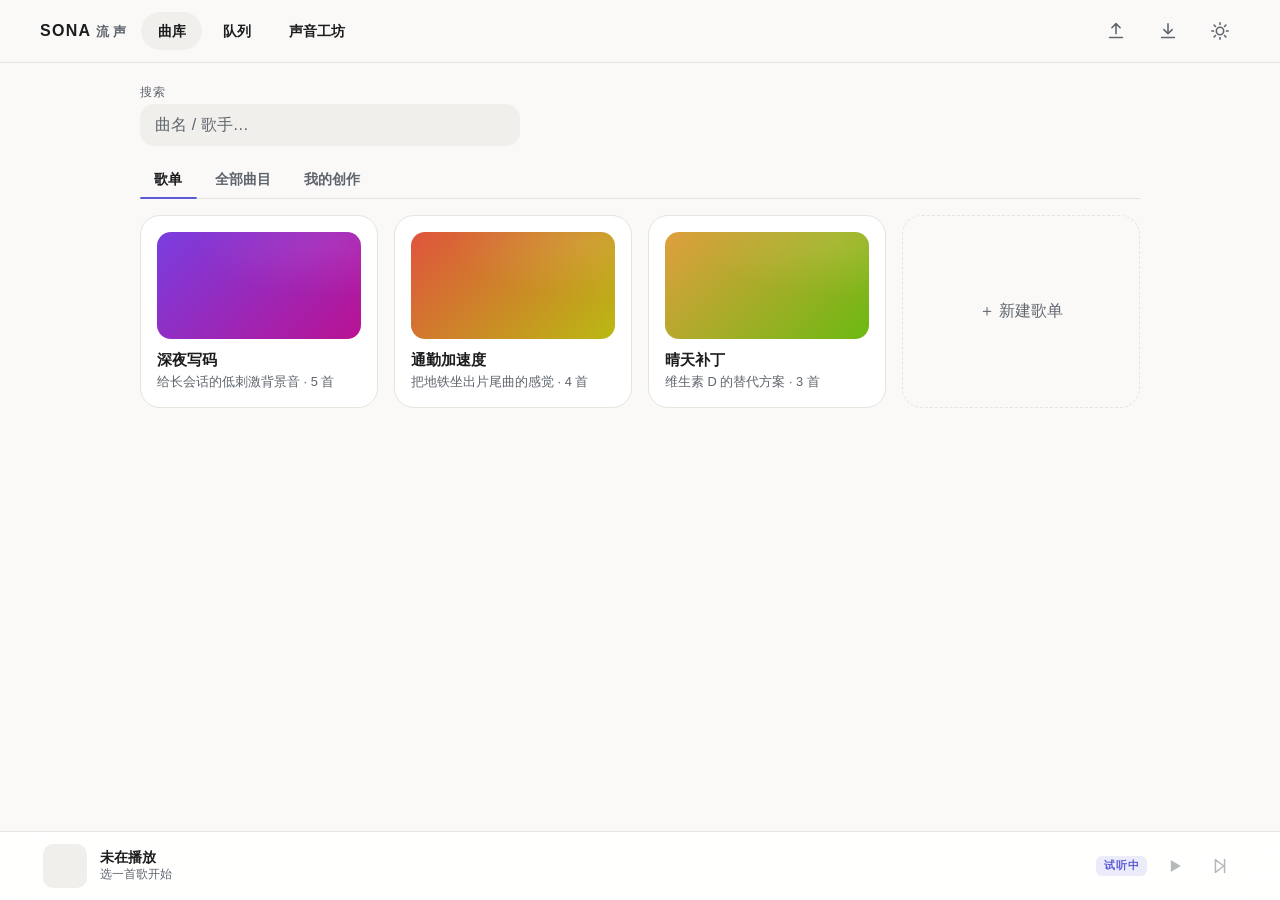
==== sona/index.html @ 19b4137f "Assemble SONA app on SILK; add repo landing page, README, CI deploy SONA is now a complete, playable" ====
<!DOCTYPE html>
<html lang="zh-CN">
<head>
  <meta charset="UTF-8">
  <meta name="viewport" content="width=device-width, initial-scale=1.0">
  <meta name="color-scheme" content="light dark">
  <meta name="description" content="SONA · 流声 — 生成式音乐播放器:你的歌单,甚至你的曲目,都由你创造。">
  <title>SONA · 流声</title>
  <link rel="icon" href="data:image/svg+xml,%3Csvg xmlns='http://www.w3.org/2000/svg' viewBox='0 0 32 32'%3E%3Crect width='32' height='32' rx='8' fill='%235B5BD6'/%3E%3Cpath d='M10 20c2-1 2-7 4-7s2 8 4 8 2-9 4-9' stroke='%23fff' stroke-width='2.2' fill='none' stroke-linecap='round'/%3E%3C/svg%3E">
  <script>
    (() => { try { const t = localStorage.getItem('silk-theme'); if (t) document.documentElement.dataset.theme = t; } catch (_) {} })();
  </script>
  <link rel="stylesheet" href="../silk/silk.css">
  <link rel="stylesheet" href="app.css">
</head>
<body class="silk-root">

  <header class="bar">
    <a class="brand" href="#" id="brand">SONA <span class="zh">流声</span></a>
    <nav class="nav">
      <button class="silk-btn nav-btn" data-view="library" data-current>曲库</button>
      <button class="silk-btn nav-btn" data-view="queue">队列</button>
      <button class="silk-btn nav-btn" data-view="forge">声音工坊</button>
    </nav>
    <span class="spacer"></span>
    <button class="silk-icon-btn" id="exportBtn" aria-label="导出数据" title="导出数据">
      <svg viewBox="0 0 24 24"><path d="M12 15V4M7.5 8.5 12 4l4.5 4.5"/><path d="M5 19h14"/></svg>
    </button>
    <button class="silk-icon-btn" id="importBtn" aria-label="导入数据" title="导入数据">
      <svg viewBox="0 0 24 24"><path d="M12 4v11M7.5 10.5 12 15l4.5-4.5"/><path d="M5 19h14"/></svg>
    </button>
    <button class="silk-icon-btn" id="themeBtn" aria-label="切换主题" title="切换主题">
      <svg viewBox="0 0 24 24"><circle cx="12" cy="12" r="4"/><path d="M12 3v2M12 19v2M21 12h-2M5 12H3M18.4 5.6l-1.5 1.5M7.1 16.9l-1.5 1.5M18.4 18.4l-1.5-1.5M7.1 7.1 5.6 5.6"/></svg>
    </button>
    <input type="file" id="importFile" accept="application/json" hidden>
  </header>

  <main>
    <!-- 曲库 -->
    <section class="view" id="view-library">
      <label class="silk-input search"><span>搜索</span>
        <input id="searchInput" type="search" placeholder="曲名 / 歌手…"></label>
      <silk-tabs id="libTabs">
        <silk-tab label="歌单"><div class="pl-grid" id="playlistGrid"></div></silk-tab>
        <silk-tab label="全部曲目"><ul class="silk-list" id="trackList"></ul></silk-tab>
        <silk-tab label="我的创作">
          <ul class="silk-list" id="mineList"></ul>
          <p class="empty" id="mineEmpty" hidden>还没有你的作品——去声音工坊造一首。</p>
        </silk-tab>
      </silk-tabs>
    </section>

    <!-- 歌单详情 -->
    <section class="view" id="view-playlist" hidden>
      <div class="pl-head">
        <button class="silk-icon-btn" id="plBack" aria-label="返回">
          <svg viewBox="0 0 24 24"><path d="M14 6l-6 6 6 6"/></svg>
        </button>
        <span class="pl-cover" id="plCover"></span>
        <div class="pl-meta">
          <h2 id="plTitle"></h2>
          <p class="dim" id="plDesc"></p>
        </div>
        <span class="spacer"></span>
        <button class="silk-btn" data-variant="primary" id="plPlayAll">播放全部</button>
        <silk-dropdown id="plMore">
          <button class="silk-icon-btn" aria-label="歌单操作">
            <svg viewBox="0 0 24 24"><circle cx="5" cy="12" r="1.6"/><circle cx="12" cy="12" r="1.6"/><circle cx="19" cy="12" r="1.6"/></svg>
          </button>
          <div class="silk-menu">
            <button data-value="rename">重命名</button>
            <button data-value="delete">删除歌单</button>
          </div>
        </silk-dropdown>
      </div>
      <ul class="silk-list" id="plTracks"></ul>
      <p class="empty" id="plEmpty" hidden>这个歌单还空着——从「全部曲目」里加几首。</p>
    </section>

    <!-- 队列 -->
    <section class="view" id="view-queue" hidden>
      <div class="q-head">
        <h2>播放队列</h2>
        <span class="dim" id="qCount"></span>
        <span class="spacer"></span>
        <button class="silk-btn" data-variant="ghost" id="qClear">清空</button>
      </div>
      <ul class="silk-list" id="queueList"></ul>
      <p class="empty" id="qEmpty" hidden>队列是空的。挑首歌,或者让沉默继续。</p>
    </section>

    <!-- 声音工坊 -->
    <section class="view" id="view-forge" hidden>
      <h2>声音工坊 <span class="dim mono" id="forgeQuota"></span></h2>
      <div class="forge-grid">
        <div class="silk-card forge-form">
          <p class="f-label">情绪</p>
          <div class="mood-row" id="moodRow">
            <button class="silk-btn mood" data-mood="calm" data-current>calm · 沉静</button>
            <button class="silk-btn mood" data-mood="bright">bright · 明亮</button>
            <button class="silk-btn mood" data-mood="drive">drive · 驱动</button>
          </div>
          <p class="f-label">色相 <span class="mono" id="hueVal">262°</span></p>
          <silk-slider id="hueSlider" min="0" max="359" value="262" aria-label="色相"></silk-slider>
          <p class="f-label">时长 <span class="mono" id="durVal">2:30</span></p>
          <silk-slider id="durSlider" min="60" max="300" value="150" step="10" aria-label="时长"></silk-slider>
          <p class="f-label">种子</p>
          <div class="seed-row">
            <label class="silk-input"><span>SEED</span><input id="seedInput" inputmode="numeric" value="42"></label>
            <button class="silk-btn" id="diceBtn" aria-label="随机种子">🎲 掷一个</button>
          </div>
          <div class="forge-actions">
            <button class="silk-btn" data-variant="ghost" id="previewBtn">试听</button>
            <button class="silk-btn" data-variant="primary" id="saveBtn">保存这首曲子</button>
          </div>
        </div>
        <div class="silk-card forge-preview">
          <div class="f-disc" id="forgeDisc"></div>
          <p class="dim center">同一颗种子,永远长出同一首歌。<br>掷骰子只是仪式——结果早已注定。</p>
        </div>
      </div>
    </section>
  </main>

  <!-- 正在播放(重力歌词) -->
  <div class="np" id="npSheet" role="dialog" aria-modal="true" aria-label="正在播放" hidden>
    <div class="np-bg" id="npBg"></div>
    <button class="silk-icon-btn np-close" id="npClose" aria-label="收起">
      <svg viewBox="0 0 24 24"><path d="m6 9 6 6 6-6"/></svg>
    </button>
    <div class="np-body">
      <canvas id="lyricCanvas" aria-hidden="true"></canvas>
      <p class="np-nextline dim" id="npNextLine"></p>
      <div class="np-meta">
        <h2 id="npTitle"></h2>
        <p class="dim" id="npArtist"></p>
      </div>
      <div class="np-progress">
        <span class="mono" id="npTime">0:00</span>
        <silk-slider id="progressSlider" min="0" max="100" value="0" aria-label="播放进度"></silk-slider>
        <span class="mono" id="npDur">0:00</span>
      </div>
      <div class="np-controls">
        <div class="np-side">
          <silk-switch id="shuffleSwitch" aria-label="随机播放"></silk-switch>
          <span class="mono dim">随机</span>
        </div>
        <button class="silk-icon-btn np-big" id="prevBtn" aria-label="上一首">
          <svg viewBox="0 0 24 24"><path d="M17 5v14l-9-7zM7 5v14"/></svg>
        </button>
        <button class="silk-icon-btn np-play" id="playBtn" aria-label="播放 / 暂停">
          <svg class="ic-play" viewBox="0 0 24 24"><path d="M8.5 5.5v13l11-6.5z"/></svg>
          <svg class="ic-pause" viewBox="0 0 24 24"><path d="M8 5.5h2.8v13H8zM13.2 5.5H16v13h-2.8z"/></svg>
        </button>
        <button class="silk-icon-btn np-big" id="nextBtn" aria-label="下一首">
          <svg viewBox="0 0 24 24"><path d="M7 5v14l9-7zM17 5v14"/></svg>
        </button>
        <div class="np-side">
          <button class="silk-icon-btn" id="repeatBtn" aria-label="循环模式:关">
            <svg viewBox="0 0 24 24"><path d="M17 4l3 3-3 3"/><path d="M20 7H7a4 4 0 0 0-4 4v1"/><path d="M7 20l-3-3 3-3"/><path d="M4 17h13a4 4 0 0 0 4-4v-1"/></svg>
            <sup id="repeatOne" hidden>1</sup>
          </button>
          <span class="mono dim" id="repeatLabel">关</span>
        </div>
      </div>
      <div class="np-volume">
        <svg viewBox="0 0 24 24" class="vol-ic"><path d="M4 10v4h4l5 4V6l-5 4z"/><path d="M16.5 9.5a4 4 0 0 1 0 5"/></svg>
        <silk-slider id="volumeSlider" min="0" max="100" value="80" aria-label="音量"></silk-slider>
      </div>
    </div>
  </div>

  <!-- 迷你播放条 -->
  <footer class="mini" id="miniBar">
    <div class="mini-progress" id="miniProgress"></div>
    <button class="mini-main" id="miniOpen" aria-label="展开正在播放">
      <span class="mini-cover" id="miniCover"></span>
      <span class="mini-text">
        <strong id="miniTitle">未在播放</strong>
        <small class="dim" id="miniArtist">选一首歌开始</small>
      </span>
    </button>
    <span class="silk-badge" data-tone="accent" id="previewBadge" hidden>试听中</span>
    <button class="silk-icon-btn" id="miniPlay" aria-label="播放 / 暂停">
      <svg class="ic-play" viewBox="0 0 24 24"><path d="M8.5 5.5v13l11-6.5z"/></svg>
      <svg class="ic-pause" viewBox="0 0 24 24"><path d="M8 5.5h2.8v13H8zM13.2 5.5H16v13h-2.8z"/></svg>
    </button>
    <button class="silk-icon-btn" id="miniNext" aria-label="下一首">
      <svg viewBox="0 0 24 24"><path d="M7 5v14l9-7zM17 5v14"/></svg>
    </button>
  </footer>

  <!-- 通用弹窗 -->
  <silk-modal id="confirmModal" title="确认">
    <div class="silk-modal-body" id="confirmBody"></div>
    <div class="silk-modal-foot">
      <button class="silk-btn" data-variant="ghost" id="confirmNo">先不了</button>
      <button class="silk-btn" data-variant="danger" id="confirmYes">确认</button>
    </div>
  </silk-modal>

  <silk-modal id="promptModal" title="命名">
    <label class="silk-input"><span id="promptLabel">名称</span>
      <input id="promptInput" maxlength="24"><em class="silk-error" id="promptError"></em></label>
    <div class="silk-modal-foot">
      <button class="silk-btn" data-variant="ghost" id="promptNo">取消</button>
      <button class="silk-btn" data-variant="primary" id="promptYes">好了</button>
    </div>
  </silk-modal>

  <silk-modal id="pickModal" title="加入歌单">
    <div class="silk-modal-body"><ul class="silk-list" id="pickList"></ul></div>
    <div class="silk-modal-foot">
      <button class="silk-btn" data-variant="ghost" id="pickNo">取消</button>
    </div>
  </silk-modal>

  <silk-modal id="limitModal" title="已到上限">
    <div class="silk-modal-body" id="limitBody"></div>
    <div class="silk-modal-foot">
      <button class="silk-btn" data-variant="ghost" id="limitNo">先不了</button>
      <button class="silk-btn" data-variant="primary" id="limitUp">升级(演示)</button>
    </div>
  </silk-modal>

  <script type="module" src="app.js"></script>
</body>
</html>
---- silk/silk.css ----
/* ==========================================================================
   SILK · 丝 — 组件样式
   静态组件 = 类(.silk-*);行为组件 = 自定义元素(silk-*,见 silk.js)。
   三条铁律:退场永远 --silk-glide 且约为入场 0.6 倍;--silk-spring 永不
   用于退场;动画只碰 transform/opacity(具名豁免:颜色类过渡)。
   ========================================================================== */

@import url("tokens.css");

/* ---------- 基础 ---------- */

.silk-root,
body:has(> .silk-demo) {
  font-family: var(--silk-font);
  color: var(--silk-ink);
  background: var(--silk-bg);
  transition: background-color var(--silk-med) var(--silk-glide),
              color var(--silk-med) var(--silk-glide);
}

.silk-focusable:focus-visible,
.silk-btn:focus-visible, .silk-icon-btn:focus-visible,
silk-slider:focus-visible, silk-switch:focus-visible,
silk-tabs .silk-tab-btn:focus-visible,
silk-dropdown .silk-menu button:focus-visible,
.silk-input input:focus-visible {
  outline: 2px solid var(--silk-accent);
  outline-offset: 2px;
  border-radius: 6px;
  transition: none; /* 焦点环零延迟即现 */
}

/* ---------- Button ---------- */

.silk-btn {
  display: inline-flex;
  align-items: center;
  justify-content: center;
  gap: 0.5rem;
  font: 600 0.875rem/1 var(--silk-font);
  color: var(--silk-ink);
  background: var(--silk-surface-2);
  border: 0;
  border-radius: 999px;
  padding: 0 1.05rem;
  height: 38px;
  cursor: pointer;
  transition: background-color var(--silk-fast) ease,
              color var(--silk-fast) ease,
              box-shadow var(--silk-fast) ease,
              transform var(--silk-fast) var(--silk-pop);
}
.silk-btn:hover { background: var(--silk-hairline); }
.silk-btn:active { transform: scale(0.96); }
.silk-btn[data-variant="primary"] { background: var(--silk-accent); color: var(--silk-accent-ink); }
.silk-btn[data-variant="primary"]:hover {
  background: color-mix(in srgb, var(--silk-accent) 88%, var(--silk-ink));
  box-shadow: var(--silk-shadow-1);
}
.silk-btn[data-variant="ghost"] { background: transparent; box-shadow: inset 0 0 0 1px var(--silk-hairline); }
.silk-btn[data-variant="ghost"]:hover { background: var(--silk-surface-2); }
.silk-btn[data-variant="danger"] { background: var(--silk-danger); color: #fff; }
.silk-btn[data-size="sm"] { height: 30px; padding: 0 0.8rem; font-size: 0.8rem; }
.silk-btn[data-size="lg"] { height: 46px; padding: 0 1.4rem; font-size: 0.95rem; }
.silk-btn:disabled { opacity: 0.45; cursor: not-allowed; transform: none; }
.silk-btn svg { width: 1.1em; height: 1.1em; }

/* ---------- IconButton(按得更深:0.90) ---------- */

.silk-icon-btn {
  display: inline-grid;
  place-items: center;
  width: 40px; height: 40px;
  border: 0;
  border-radius: 50%;
  background: none;
  color: var(--silk-muted);
  cursor: pointer;
  transition: background-color var(--silk-fast) ease,
              color var(--silk-fast) ease,
              transform var(--silk-fast) var(--silk-pop);
}
.silk-icon-btn:hover { background: var(--silk-surface-2); color: var(--silk-ink); }
.silk-icon-btn:active { transform: scale(0.90); }
.silk-icon-btn[data-active] { color: var(--silk-accent); }
.silk-icon-btn svg { width: 22px; height: 22px; fill: none; stroke: currentColor; stroke-width: 1.7; stroke-linecap: round; stroke-linejoin: round; }
.silk-icon-btn:disabled { opacity: 0.45; cursor: not-allowed; transform: none; }

/* ---------- Input ---------- */

.silk-input { display: flex; flex-direction: column; gap: 0.4rem; }
.silk-input > span {
  font: 500 0.75rem/1 var(--silk-mono);
  letter-spacing: 0.1em;
  text-transform: uppercase;
  color: var(--silk-muted);
}
.silk-input input {
  font: inherit;
  color: var(--silk-ink);
  background: var(--silk-surface-2);
  border: 1px solid transparent;
  border-radius: var(--silk-r-md);
  height: 42px;
  padding: 0 0.9rem;
  transition: background-color var(--silk-fast) ease,
              border-color var(--silk-fast) ease,
              box-shadow var(--silk-med) var(--silk-glide);
}
.silk-input input::placeholder { color: var(--silk-muted); }
.silk-input input:focus { background: var(--silk-surface); border-color: var(--silk-hairline); box-shadow: var(--silk-shadow-1); outline: none; }
.silk-input[data-error] input { border-color: var(--silk-danger); }
.silk-input .silk-error {
  font-size: 0.75rem;
  color: var(--silk-danger);
  min-height: 1em;
}
.silk-input[data-error] .silk-error { animation: silk-shake var(--silk-med) linear; }
@keyframes silk-shake {
  0%, 100% { transform: translateX(0); }
  30% { transform: translateX(-4px); }
  60% { transform: translateX(4px); }
}

/* ---------- Slider ---------- */

silk-slider {
  display: block;
  position: relative;
  height: 28px;
  cursor: pointer;
  touch-action: none;
}
silk-slider .silk-track {
  position: absolute;
  left: 0; right: 0; top: 50%;
  height: 4px;
  transform: translateY(-50%);
  border-radius: 999px;
  background: var(--silk-surface-2);
  overflow: hidden;
}
silk-slider .silk-fill {
  position: absolute;
  inset: 0 auto 0 0;
  width: var(--silk-value, 0%);
  background: var(--silk-accent);
}
silk-slider .silk-thumb {
  position: absolute;
  top: 50%;
  left: var(--silk-value, 0%);
  width: 16px; height: 16px;
  margin: -8px 0 0 -8px;
  border-radius: 50%;
  background: var(--silk-ink);
  box-shadow: var(--silk-shadow-1);
  transition: transform var(--silk-fast) var(--silk-pop);
}
silk-slider:hover .silk-thumb { transform: scale(1.2); }
silk-slider[data-dragging] .silk-thumb { transform: scale(1.35); transition: none; }
silk-slider.silk-thumb-release .silk-thumb { transition: transform var(--silk-med) var(--silk-spring); }
silk-slider[disabled] { opacity: 0.45; pointer-events: none; }

/* ---------- Switch(行程走弹簧) ---------- */

silk-switch {
  display: inline-block;
  width: 44px; height: 26px;
  border-radius: 999px;
  background: var(--silk-surface-2);
  box-shadow: inset 0 0 0 1px var(--silk-hairline);
  cursor: pointer;
  position: relative;
  transition: background-color var(--silk-med) ease, box-shadow var(--silk-med) ease;
}
silk-switch::after {
  content: "";
  position: absolute;
  top: 3px; left: 3px;
  width: 20px; height: 20px;
  border-radius: 50%;
  background: var(--silk-surface);
  box-shadow: var(--silk-shadow-1);
  transition: transform var(--silk-med) var(--silk-spring);
}
silk-switch:active::after { transform: scaleX(1.2); transform-origin: left center; }
silk-switch[checked] { background: var(--silk-accent); box-shadow: none; }
silk-switch[checked]::after { transform: translateX(18px); }
silk-switch[checked]:active::after { transform: translateX(18px) scaleX(1.2); transform-origin: right center; }

/* ---------- Tabs(指示器弹簧落定) ---------- */

silk-tabs { display: block; }
silk-tabs .silk-tablist {
  position: relative;
  display: flex;
  gap: 0.25rem;
  border-bottom: 1px solid var(--silk-hairline);
  padding-bottom: 2px;
}
silk-tabs .silk-tab-btn {
  font: 600 0.9rem/1 var(--silk-font);
  color: var(--silk-muted);
  background: none;
  border: 0;
  border-radius: var(--silk-r-sm);
  padding: 0.6rem 0.9rem;
  cursor: pointer;
  transition: color var(--silk-fast) ease, background-color var(--silk-fast) ease,
              transform var(--silk-fast) var(--silk-pop);
}
silk-tabs .silk-tab-btn:hover { background: var(--silk-surface-2); color: var(--silk-ink); }
silk-tabs .silk-tab-btn:active { transform: scale(0.96); }
silk-tabs .silk-tab-btn[aria-selected="true"] { color: var(--silk-ink); }
silk-tabs .silk-indicator {
  position: absolute;
  bottom: -1px;
  left: 0;
  height: 2px;
  width: 40px;
  background: var(--silk-accent);
  border-radius: 1px;
  transform-origin: left center;
  transition: transform var(--silk-med) var(--silk-spring);
}
silk-tab { display: block; padding-top: var(--silk-gap-3); }
silk-tab[hidden] { display: none; }

/* ---------- Card ---------- */

.silk-card {
  background: var(--silk-surface);
  border: 1px solid var(--silk-hairline);
  border-radius: var(--silk-r-lg);
  padding: var(--silk-gap-3);
  transition: transform var(--silk-med) var(--silk-glide),
              box-shadow var(--silk-med) ease,
              background-color var(--silk-med) ease,
              border-color var(--silk-med) ease;
}
.silk-card[data-hover]:hover { transform: translateY(-4px) scale(1.015); box-shadow: var(--silk-shadow-2); }
.silk-card[data-hover]:active { transform: translateY(-1px) scale(0.99); }

/* ---------- List ---------- */

.silk-list { list-style: none; margin: 0; padding: 0; display: flex; flex-direction: column; }
.silk-list-item {
  display: flex;
  align-items: center;
  gap: var(--silk-gap-3);
  padding: 0.65rem 0.75rem;
  border-radius: var(--silk-r-md);
  cursor: pointer;
  transition: background-color var(--silk-fast) ease, transform var(--silk-fast) ease;
}
.silk-list-item:hover { background: var(--silk-surface-2); }
.silk-list-item:active { transform: scale(0.995); }
.silk-list-item[data-active] { background: color-mix(in srgb, var(--silk-accent) 10%, transparent); }
.silk-list-item .silk-actions {
  margin-left: auto;
  display: flex;
  gap: 0.25rem;
  opacity: 0;
  transform: translateX(4px);
  transition: opacity var(--silk-fast) var(--silk-glide), transform var(--silk-fast) var(--silk-glide);
}
.silk-list-item:hover .silk-actions,
.silk-list-item:focus-within .silk-actions { opacity: 1; transform: none; }
@media (hover: none) { .silk-list-item .silk-actions { opacity: 1; transform: none; } }

/* ---------- Modal ---------- */

silk-modal {
  position: fixed;
  inset: 0;
  z-index: 100;
  display: grid;
  place-items: center;
  padding: var(--silk-gap-4);
}
silk-modal:not([open]) { display: none; }
silk-modal .silk-scrim {
  position: absolute;
  inset: 0;
  background: var(--silk-scrim);
  animation: silk-fade-in var(--silk-med) ease;
}
silk-modal .silk-panel {
  position: relative;
  width: min(440px, 100%);
  background: var(--silk-surface);
  border: 1px solid var(--silk-hairline);
  border-radius: var(--silk-r-lg);
  box-shadow: var(--silk-shadow-2);
  padding: var(--silk-gap-4);
  outline: none;
  animation: silk-panel-in var(--silk-slow) var(--silk-spring);
}
silk-modal[data-closing] .silk-panel { animation: silk-panel-out var(--silk-med) var(--silk-glide) forwards; }
silk-modal[data-closing] .silk-scrim { animation: silk-fade-out var(--silk-med) ease forwards; }
silk-modal h3 { margin: 0 0 0.5rem; font-size: 1.05rem; }
silk-modal .silk-modal-body { color: var(--silk-muted); font-size: 0.9rem; line-height: 1.6; }
silk-modal .silk-modal-foot { display: flex; justify-content: flex-end; gap: 0.5rem; margin-top: var(--silk-gap-4); }
@keyframes silk-fade-in { from { opacity: 0; } }
@keyframes silk-fade-out { to { opacity: 0; } }
@keyframes silk-panel-in { from { opacity: 0; transform: translateY(28px) scale(0.96); } }
@keyframes silk-panel-out { to { opacity: 0; transform: translateY(12px) scale(0.98); } }

/* ---------- Toast ---------- */

.silk-toasts {
  position: fixed;
  left: 50%;
  bottom: 1.4rem;
  translate: -50%;
  z-index: 120;
  display: flex;
  flex-direction: column;
  align-items: center;
  gap: 0.5rem;
  pointer-events: none;
}
.silk-toast {
  display: flex;
  align-items: center;
  gap: 0.8rem;
  padding: 0.6rem 1.1rem;
  background: var(--silk-ink);
  color: var(--silk-bg);
  border-radius: 999px;
  font: 600 0.85rem/1.3 var(--silk-font);
  box-shadow: var(--silk-shadow-2);
  pointer-events: auto;
  animation: silk-toast-in var(--silk-med) var(--silk-spring);
}
.silk-toast.silk-leaving { animation: silk-toast-out var(--silk-fast) var(--silk-glide) forwards; }
.silk-toast button {
  font: 700 0.8rem/1 var(--silk-font);
  color: var(--silk-accent);
  background: none;
  border: 0;
  cursor: pointer;
  padding: 0.2rem 0.3rem;
}
[data-theme="dark"] .silk-toast button { color: #A9A9F7; }
@keyframes silk-toast-in { from { opacity: 0; transform: translateY(18px) scale(0.9); } }
@keyframes silk-toast-out { to { opacity: 0; transform: translateY(10px) scale(0.94); } }

/* ---------- Dropdown ---------- */

silk-dropdown { position: relative; display: inline-block; }
silk-dropdown .silk-menu {
  position: absolute;
  top: calc(100% + 8px);
  left: 0;
  min-width: 180px;
  padding: 0.4rem;
  background: var(--silk-surface);
  border: 1px solid var(--silk-hairline);
  border-radius: var(--silk-r-md);
  box-shadow: var(--silk-shadow-2);
  display: flex;
  flex-direction: column;
  z-index: 90;
  transform-origin: top left;
  animation: silk-menu-in var(--silk-med) var(--silk-spring);
}
silk-dropdown[data-up] .silk-menu { top: auto; bottom: calc(100% + 8px); transform-origin: bottom left; }
silk-dropdown:not([open]) .silk-menu { display: none; }
silk-dropdown .silk-menu button {
  font: 500 0.875rem/1 var(--silk-font);
  color: var(--silk-ink);
  text-align: left;
  background: none;
  border: 0;
  border-radius: var(--silk-r-sm);
  padding: 0.55rem 0.75rem;
  cursor: pointer;
  transition: background-color var(--silk-fast) ease;
}
silk-dropdown .silk-menu button:hover,
silk-dropdown .silk-menu button:focus-visible { background: var(--silk-surface-2); outline: none; }
silk-dropdown .silk-menu hr { border: 0; border-top: 1px solid var(--silk-hairline); margin: 0.3rem 0; }
@keyframes silk-menu-in { from { opacity: 0; transform: scale(0.92) translateY(-6px); } }

/* ---------- Skeleton ---------- */

.silk-skeleton {
  position: relative;
  overflow: hidden;
  background: var(--silk-surface-2);
  border-radius: var(--silk-r-md);
}
.silk-skeleton::after {
  content: "";
  position: absolute;
  inset: 0;
  background: linear-gradient(100deg, transparent 30%,
    color-mix(in srgb, var(--silk-ink) 6%, transparent) 50%, transparent 70%);
  animation: silk-shimmer 1.2s linear infinite;
}
.silk-skeleton[data-variant="line"] { height: 14px; border-radius: 7px; }
.silk-skeleton[data-variant="circle"] { border-radius: 50%; aspect-ratio: 1; }
@keyframes silk-shimmer {
  from { transform: translateX(-100%); }
  to { transform: translateX(100%); }
}

/* ---------- Badge · Avatar ---------- */

.silk-badge {
  display: inline-flex;
  align-items: center;
  gap: 0.3rem;
  font: 600 0.7rem/1 var(--silk-mono);
  letter-spacing: 0.06em;
  text-transform: uppercase;
  color: var(--silk-muted);
  background: var(--silk-surface-2);
  border-radius: 6px;
  padding: 0.25rem 0.5rem;
}
.silk-badge[data-tone="accent"] { color: var(--silk-accent); background: color-mix(in srgb, var(--silk-accent) 12%, transparent); }
.silk-badge[data-tone="live"]::before {
  content: "";
  width: 6px; height: 6px;
  border-radius: 50%;
  background: var(--silk-accent);
  animation: silk-pulse 2s ease-in-out infinite;
}
@keyframes silk-pulse { 50% { opacity: 0.4; } }

.silk-avatar {
  display: inline-grid;
  place-items: center;
  width: 36px; height: 36px;
  border-radius: 50%;
  background: var(--silk-av-bg, var(--silk-surface-2));
  box-shadow: inset 0 0 0 100px rgb(15 12 10 / 0.35); /* 字符在任何色相上可读 */
  color: #fff;
  font: 700 0.85rem/1 var(--silk-font);
  user-select: none;
}
.silk-avatar[data-size="lg"] { width: 56px; height: 56px; font-size: 1.2rem; }

/* ---------- Reduced motion(静水流深) ---------- */

@media (prefers-reduced-motion: reduce) {
  .silk-btn, .silk-icon-btn, .silk-card, .silk-list-item,
  silk-tabs .silk-tab-btn { transition-duration: 0.01ms; }
  .silk-btn:active, .silk-icon-btn:active, .silk-card[data-hover]:active,
  silk-tabs .silk-tab-btn:active { transform: none; filter: brightness(0.92); }
  .silk-card[data-hover]:hover { transform: none; }
  silk-slider .silk-thumb, silk-switch::after,
  silk-tabs .silk-indicator { transition-duration: 0.01ms; }
  silk-modal .silk-panel, silk-modal .silk-scrim,
  silk-dropdown .silk-menu, .silk-toast {
    animation-duration: var(--silk-fade);
    animation-name: silk-fade-in;
  }
  silk-modal[data-closing] .silk-panel,
  silk-modal[data-closing] .silk-scrim,
  .silk-toast.silk-leaving { animation-name: silk-fade-out; }
  .silk-skeleton::after { animation: none; }
  .silk-badge[data-tone="live"]::before { animation: none; }
}
---- sona/app.css ----
/* ==========================================================================
   SONA · 流声 — 应用样式(组件来自 SILK,这里只做布局与播放器专属件)
   ========================================================================== */

* { box-sizing: border-box; }
body { margin: 0; padding-bottom: 76px; font-family: var(--silk-font); }
.spacer { flex: 1; }
.dim { color: var(--silk-muted); }
.mono { font-family: var(--silk-mono); font-size: 0.75rem; letter-spacing: 0.06em; }
.zh { letter-spacing: 0.25em; font-size: 0.8em; color: var(--silk-muted); }
.empty { color: var(--silk-muted); text-align: center; padding: 3rem 0; }
.center { text-align: center; }
h2 { font-size: 1.15rem; letter-spacing: -0.01em; margin: 0; }

/* ---------- 顶栏 ---------- */
.bar {
  position: sticky; top: 0; z-index: 40;
  display: flex; align-items: center; gap: 0.75rem;
  padding: 0.7rem clamp(1rem, 4vw, 2.5rem);
  background: color-mix(in srgb, var(--silk-bg) 82%, transparent);
  -webkit-backdrop-filter: blur(16px); backdrop-filter: blur(16px);
  border-bottom: 1px solid var(--silk-hairline);
}
.brand { font-weight: 800; letter-spacing: 0.08em; color: var(--silk-ink); text-decoration: none; }
.nav { display: flex; gap: 0.25rem; }
.nav-btn { background: none; }
.nav-btn[data-current] { background: var(--silk-surface-2); }

main { padding: 1.4rem clamp(1rem, 4vw, 2.5rem) 2rem; max-width: 1080px; margin: 0 auto; }
.view { animation: view-in var(--silk-med) var(--silk-glide); }
@keyframes view-in { from { opacity: 0; transform: translateY(10px); } }

/* ---------- 曲库 ---------- */
.search { max-width: 380px; margin-bottom: 1rem; }
.pl-grid { display: grid; grid-template-columns: repeat(auto-fill, minmax(210px, 1fr)); gap: 1rem; }
.pl-card { cursor: pointer; }
.pl-card .cov {
  display: block; aspect-ratio: 1.9; border-radius: var(--silk-r-md);
  margin-bottom: 0.7rem; position: relative; overflow: hidden;
}
.pl-card .cov::after {
  content: ""; position: absolute; inset: 0;
  background: radial-gradient(120% 90% at 85% 10%, rgba(255,255,255,0.28), transparent 55%);
  mix-blend-mode: soft-light;
}
.pl-card strong { font-size: 0.95rem; }
.pl-card p { margin: 0.2rem 0 0; font-size: 0.8rem; color: var(--silk-muted); }
.pl-new {
  display: grid; place-items: center; min-height: 150px;
  border: 1px dashed var(--silk-hairline); border-radius: var(--silk-r-lg);
  color: var(--silk-muted); cursor: pointer; background: none; font: inherit;
  transition: border-color var(--silk-fast) ease, color var(--silk-fast) ease,
              transform var(--silk-fast) var(--silk-pop);
}
.pl-new:hover { border-color: var(--silk-accent); color: var(--silk-accent); }
.pl-new:active { transform: scale(0.98); }

.t-row .t-title { display: flex; flex-direction: column; min-width: 0; }
.t-row .t-title strong { font-size: 0.92rem; white-space: nowrap; overflow: hidden; text-overflow: ellipsis; }
.t-row .t-title small { color: var(--silk-muted); }
.t-row .t-dur { color: var(--silk-muted); font-family: var(--silk-mono); font-size: 0.75rem; }
.t-row .eq { display: none; gap: 2px; align-items: flex-end; height: 14px; margin-right: 0.2rem; }
.t-row[data-active] .eq { display: flex; }
.t-row .eq i { width: 3px; background: var(--silk-accent); border-radius: 1px; animation: eq 0.9s ease-in-out infinite; }
.t-row .eq i:nth-child(2) { animation-delay: 0.2s; }
.t-row .eq i:nth-child(3) { animation-delay: 0.45s; }
@keyframes eq { 0%, 100% { height: 4px; } 50% { height: 14px; } }
.t-row[data-paused] .eq i { animation-play-state: paused; }

/* ---------- 歌单详情 ---------- */
.pl-head { display: flex; align-items: center; gap: 1rem; margin-bottom: 1.2rem; flex-wrap: wrap; }
.pl-cover { width: 84px; aspect-ratio: 1.6; border-radius: var(--silk-r-md); flex: none; }
.pl-meta h2 { margin: 0; }
.pl-meta p { margin: 0.2rem 0 0; font-size: 0.85rem; }

/* ---------- 队列 ---------- */
.q-head { display: flex; align-items: center; gap: 0.8rem; margin-bottom: 1rem; }
.q-row[draggable="true"] { cursor: grab; }
.q-row.dragging { opacity: 0.4; }
.q-row.drop-above { box-shadow: inset 0 2px 0 var(--silk-accent); }
.q-row.drop-below { box-shadow: inset 0 -2px 0 var(--silk-accent); }

/* ---------- 工坊 ---------- */
.forge-grid { display: grid; grid-template-columns: 1.2fr 1fr; gap: 1rem; margin-top: 1.2rem; }
@media (max-width: 760px) { .forge-grid { grid-template-columns: 1fr; } }
.f-label { font-family: var(--silk-mono); font-size: 0.72rem; letter-spacing: 0.12em;
  text-transform: uppercase; color: var(--silk-muted); margin: 1.2rem 0 0.5rem; }
.forge-form .f-label:first-child { margin-top: 0; }
.mood-row { display: flex; gap: 0.5rem; flex-wrap: wrap; }
.mood[data-current] { background: var(--silk-accent); color: var(--silk-accent-ink); }
.seed-row { display: flex; gap: 0.6rem; align-items: flex-end; }
.seed-row .silk-input { flex: 1; }
.forge-actions { display: flex; gap: 0.6rem; margin-top: 1.6rem; }
.forge-preview { display: grid; place-items: center; gap: 1rem; align-content: center; }
.f-disc {
  width: 170px; aspect-ratio: 1; border-radius: 50%;
  background: var(--forge-bg, linear-gradient(135deg, hsl(262 72% 56%), hsl(314 82% 40%)));
  box-shadow: var(--silk-shadow-2), inset 0 0 0 22px rgba(0, 0, 0, 0.25);
  transition: transform var(--silk-med) var(--silk-glide);
}
.f-disc.spin { animation: disc-spin 3.2s linear infinite; }
@keyframes disc-spin { to { transform: rotate(360deg); } }
#diceBtn.rolling { animation: dice-roll var(--silk-slow) var(--silk-glide); }
@keyframes dice-roll {
  30% { transform: translateY(-10px) rotate(180deg); }
  100% { transform: translateY(0) rotate(360deg); }
}

/* ---------- 迷你播放条 ---------- */
.mini {
  position: fixed; left: 0; right: 0; bottom: 0; z-index: 50;
  display: flex; align-items: center; gap: 0.4rem;
  padding: 0.55rem clamp(1rem, 4vw, 2.5rem);
  background: color-mix(in srgb, var(--silk-surface) 88%, transparent);
  -webkit-backdrop-filter: blur(16px); backdrop-filter: blur(16px);
  border-top: 1px solid var(--silk-hairline);
}
.mini-progress {
  position: absolute; top: -1px; left: 0; height: 2px; width: 0%;
  background: var(--silk-accent);
}
.mini-main {
  display: flex; align-items: center; gap: 0.8rem; flex: 1; min-width: 0;
  background: none; border: 0; cursor: pointer; font: inherit; color: inherit;
  text-align: left; padding: 0.2rem; border-radius: var(--silk-r-md);
  transition: background-color var(--silk-fast) ease;
}
.mini-main:hover { background: var(--silk-surface-2); }
.mini-cover {
  width: 44px; aspect-ratio: 1; border-radius: 10px; flex: none;
  background: var(--mini-bg, var(--silk-surface-2));
  transform: scale(var(--mini-pulse, 1));
}
.mini-text { display: flex; flex-direction: column; min-width: 0; line-height: 1.35; }
.mini-text strong { font-size: 0.85rem; white-space: nowrap; overflow: hidden; text-overflow: ellipsis; }
.mini-text small { font-size: 0.72rem; }

/* 播放/暂停图标交换(SILK 图标按钮内);实心图标更清晰 */
#miniPlay svg, #playBtn svg { grid-area: 1 / 1; transition: opacity var(--silk-fast) ease, transform var(--silk-fast) var(--silk-pop); }
#miniPlay svg path, #playBtn svg path { fill: currentColor; stroke: none; }
.ic-pause { opacity: 0; transform: scale(0.6); }
[data-playing] .ic-play { opacity: 0; transform: scale(0.6); }
[data-playing] .ic-pause { opacity: 1; transform: none; }

/* ---------- 正在播放(重力歌词) ---------- */
.np {
  position: fixed; inset: 0; z-index: 80;
  display: flex; flex-direction: column;
  transform: translateY(0);
  animation: np-in var(--silk-slow) var(--silk-glide);
}
.np[hidden] { display: none; }
.np[data-closing] { animation: np-out var(--silk-med) var(--silk-glide) forwards; }
@keyframes np-in { from { transform: translateY(100%); } }
@keyframes np-out { to { transform: translateY(100%); } }
.np-bg {
  position: absolute; inset: 0;
  background: var(--np-bg, linear-gradient(160deg, #23233f, #101114));
  transform: scale(var(--np-pulse, 1));
  transform-origin: center;
}
.np-bg::after {
  content: ""; position: absolute; inset: 0;
  background: radial-gradient(120% 80% at 80% 8%, rgba(255,255,255,0.16), transparent 55%),
              rgba(0, 0, 0, 0.25);
}
.np-close { position: absolute; top: 1rem; right: 1rem; z-index: 3; color: #fff; }
.np-close:hover { background: rgba(255, 255, 255, 0.12); color: #fff; }
.np-body {
  position: relative; z-index: 2;
  flex: 1; display: flex; flex-direction: column; justify-content: flex-end;
  max-width: 760px; width: 100%; margin: 0 auto;
  padding: 3.5rem clamp(1rem, 4vw, 2rem) 2rem;
  color: #fff;
}
#lyricCanvas { flex: 1; width: 100%; min-height: 0; }
.np-nextline { text-align: center; color: rgba(255, 255, 255, 0.5); min-height: 1.4em; margin: 0.4rem 0 1rem; font-size: 0.9rem; }
.np-meta h2 { color: #fff; font-size: 1.3rem; }
.np-meta p { margin: 0.15rem 0 0; color: rgba(255, 255, 255, 0.65); }
.np-progress { display: flex; align-items: center; gap: 0.8rem; margin: 1.1rem 0 0.4rem; }
.np-progress silk-slider { flex: 1; }
.np-progress .mono { color: rgba(255, 255, 255, 0.7); }
.np .silk-track { background: rgba(255, 255, 255, 0.22); }
.np .silk-fill { background: #fff; }
.np .silk-thumb { background: #fff; }
.np-controls { display: flex; align-items: center; justify-content: center; gap: 1.2rem; margin-top: 0.6rem; }
.np-controls .silk-icon-btn { color: rgba(255, 255, 255, 0.85); }
.np-controls .silk-icon-btn:hover { background: rgba(255, 255, 255, 0.12); color: #fff; }
.np-big svg { width: 26px; height: 26px; }
.np-play {
  width: 64px; height: 64px;
  background: #fff; color: #16161d;
}
.np-play:hover { background: #fff; color: #000; }
.np-play svg { width: 30px; height: 30px; }
.np-side { display: flex; align-items: center; gap: 0.5rem; width: 96px; justify-content: center; position: relative; }
.np-side .mono { color: rgba(255, 255, 255, 0.55); }
#repeatBtn[data-active] { color: #fff; background: rgba(255, 255, 255, 0.18); }
#repeatBtn sup {
  position: absolute; font: 700 0.6rem var(--silk-mono);
  transform: translate(9px, -8px); color: #fff;
}
.np-volume { display: flex; align-items: center; gap: 0.8rem; max-width: 260px; margin: 1rem auto 0; width: 100%; }
.vol-ic { width: 20px; height: 20px; fill: none; stroke: rgba(255,255,255,0.7); stroke-width: 1.7; stroke-linecap: round; stroke-linejoin: round; flex: none; }
.np silk-switch { box-shadow: inset 0 0 0 1px rgba(255, 255, 255, 0.4); background: rgba(255, 255, 255, 0.15); }
.np silk-switch[checked] { background: #fff; }
.np silk-switch[checked]::after { background: #16161d; }

@media (prefers-reduced-motion: reduce) {
  .view { animation: none; }
  .np, .np[data-closing] { animation-duration: var(--silk-fade); animation-name: silk-fade-in; }
  .np[data-closing] { animation-name: silk-fade-out; }
  .t-row .eq i { animation: none; height: 8px; }
  .f-disc.spin { animation: none; }
  .np-bg { transform: none; }
  .mini-cover { transform: none; }
}
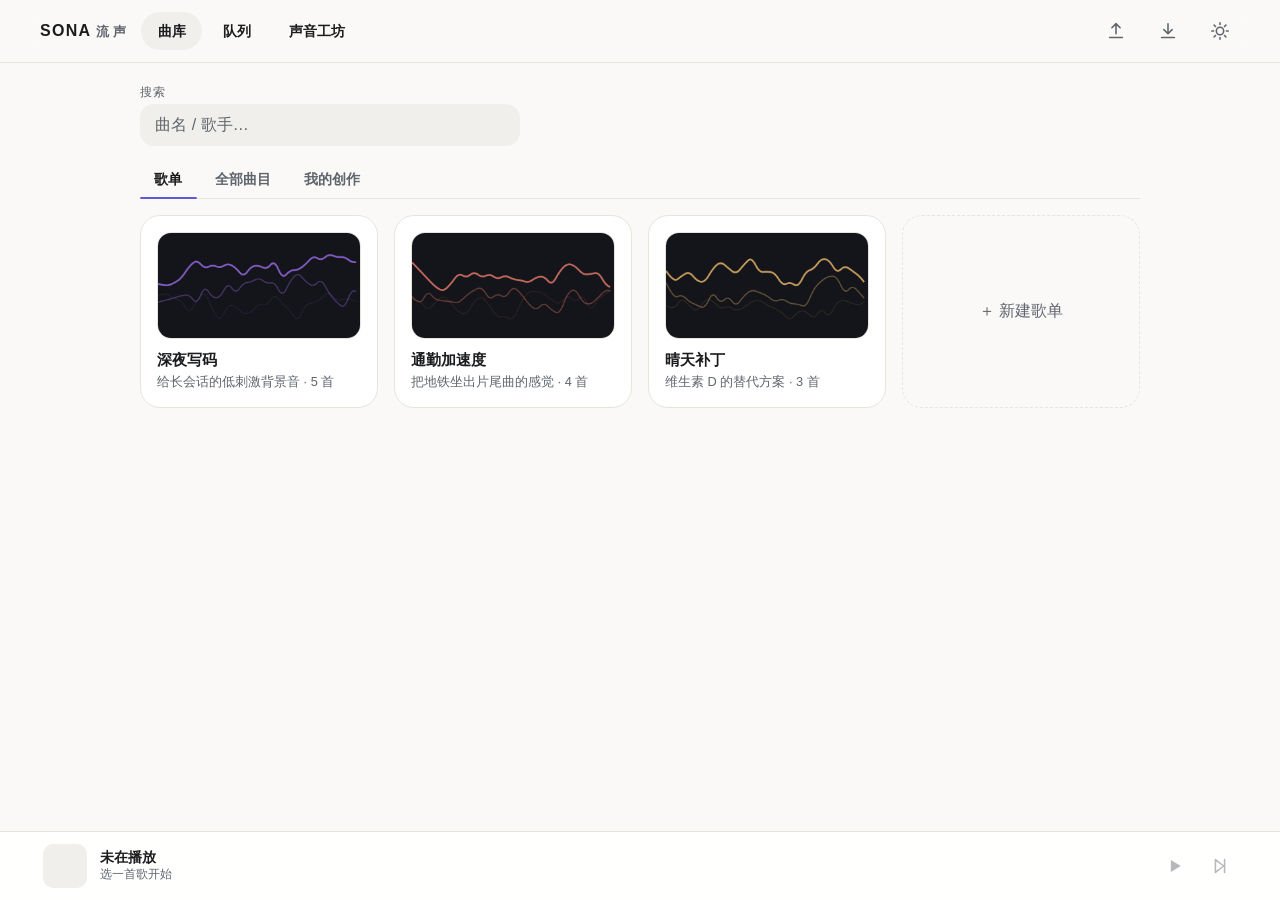
==== commit 8d35dce1: "Restyle toward the real references: screenshots, waveform art, plain copy The hub and SONA read as A" ====
--- a/sona/index.html
+++ b/sona/index.html
@@ -45,7 +45,7 @@
         <silk-tab label="全部曲目"><ul class="silk-list" id="trackList"></ul></silk-tab>
         <silk-tab label="我的创作">
           <ul class="silk-list" id="mineList"></ul>
-          <p class="empty" id="mineEmpty" hidden>还没有你的作品——去声音工坊造一首。</p>
+          <p class="empty" id="mineEmpty" hidden>还没有作品。去声音工坊生成一首。</p>
         </silk-tab>
       </silk-tabs>
     </section>
@@ -74,7 +74,7 @@
         </silk-dropdown>
       </div>
       <ul class="silk-list" id="plTracks"></ul>
-      <p class="empty" id="plEmpty" hidden>这个歌单还空着——从「全部曲目」里加几首。</p>
+      <p class="empty" id="plEmpty" hidden>歌单还是空的。从「全部曲目」添加。</p>
     </section>
 
     <!-- 队列 -->
@@ -86,7 +86,7 @@
         <button class="silk-btn" data-variant="ghost" id="qClear">清空</button>
       </div>
       <ul class="silk-list" id="queueList"></ul>
-      <p class="empty" id="qEmpty" hidden>队列是空的。挑首歌,或者让沉默继续。</p>
+      <p class="empty" id="qEmpty" hidden>队列是空的。</p>
     </section>
 
     <!-- 声音工坊 -->
@@ -107,7 +107,7 @@
           <p class="f-label">种子</p>
           <div class="seed-row">
             <label class="silk-input"><span>SEED</span><input id="seedInput" inputmode="numeric" value="42"></label>
-            <button class="silk-btn" id="diceBtn" aria-label="随机种子">🎲 掷一个</button>
+            <button class="silk-btn" id="diceBtn" aria-label="随机种子">随机</button>
           </div>
           <div class="forge-actions">
             <button class="silk-btn" data-variant="ghost" id="previewBtn">试听</button>
@@ -116,7 +116,7 @@
         </div>
         <div class="silk-card forge-preview">
           <div class="f-disc" id="forgeDisc"></div>
-          <p class="dim center">同一颗种子,永远长出同一首歌。<br>掷骰子只是仪式——结果早已注定。</p>
+          <p class="dim center">同一个种子永远生成同一首曲子。</p>
         </div>
       </div>
     </section>
--- a/silk/silk.css
+++ b/silk/silk.css
@@ -409,6 +409,7 @@
 
 /* ---------- Badge · Avatar ---------- */
 
+.silk-badge[hidden] { display: none; }
 .silk-badge {
   display: inline-flex;
   align-items: center;
--- a/sona/app.css
+++ b/sona/app.css
@@ -35,13 +35,13 @@
 .pl-grid { display: grid; grid-template-columns: repeat(auto-fill, minmax(210px, 1fr)); gap: 1rem; }
 .pl-card { cursor: pointer; }
 .pl-card .cov {
-  display: block; aspect-ratio: 1.9; border-radius: var(--silk-r-md);
-  margin-bottom: 0.7rem; position: relative; overflow: hidden;
-}
-.pl-card .cov::after {
-  content: ""; position: absolute; inset: 0;
-  background: radial-gradient(120% 90% at 85% 10%, rgba(255,255,255,0.28), transparent 55%);
-  mix-blend-mode: soft-light;
+  display: block; width: 100%; aspect-ratio: 1.9; object-fit: cover;
+  border-radius: var(--silk-r-md); border: 1px solid var(--silk-hairline);
+  margin-bottom: 0.7rem;
+}
+.art {
+  width: 44px; height: 44px; flex: none;
+  border-radius: 8px; border: 1px solid var(--silk-hairline);
 }
 .pl-card strong { font-size: 0.95rem; }
 .pl-card p { margin: 0.2rem 0 0; font-size: 0.8rem; color: var(--silk-muted); }
